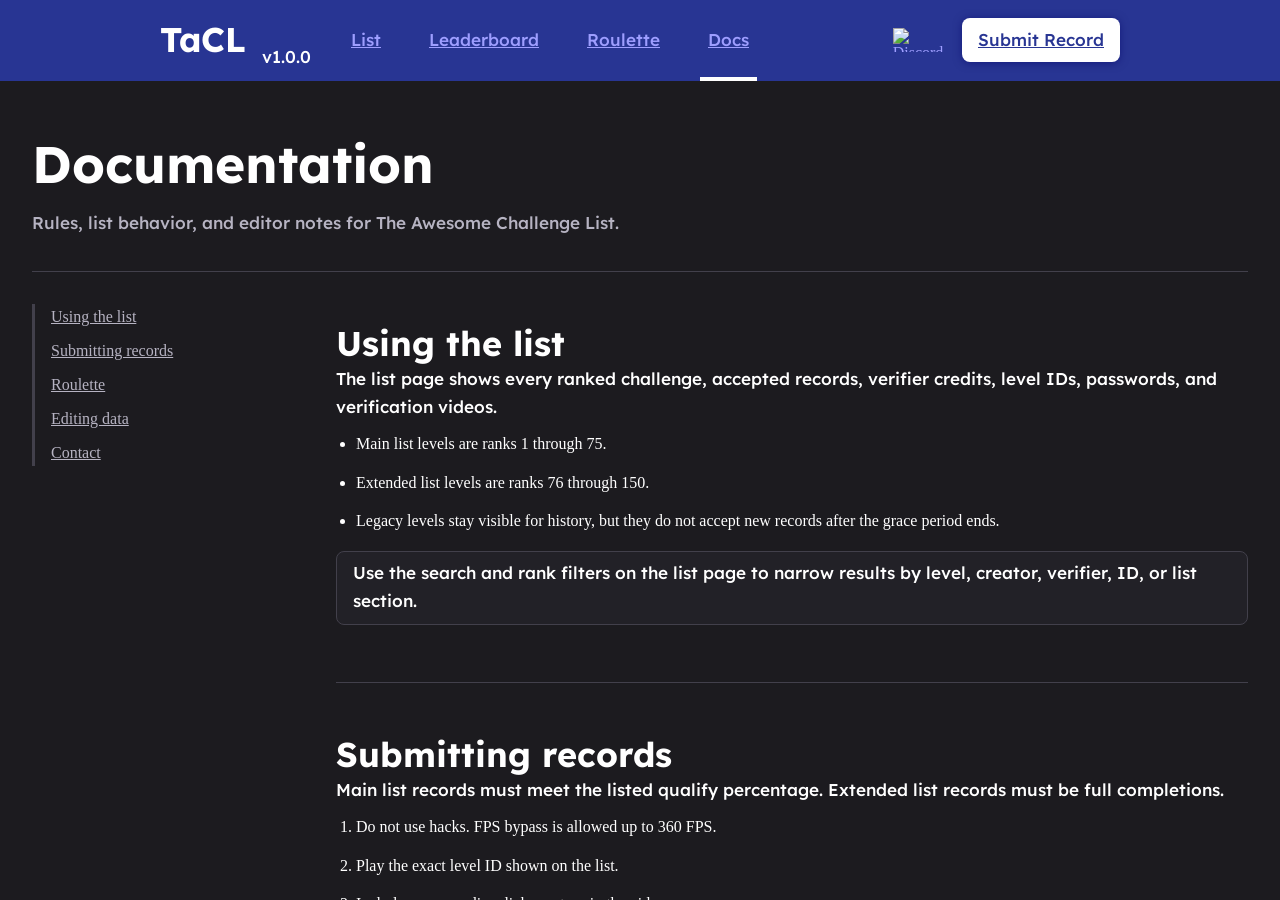
==== docs/index.html @ 990a8cf1 "feat: add documentation page and navigation updates; refactor dark mode handling" ====
<!DOCTYPE html>
<html lang="en">
    <head>
        <meta charset="UTF-8" />
        <meta name="viewport" content="width=device-width, initial-scale=1" />
        <title>TaCL Documentation</title>

        <link rel="icon" href="/list_icon.png" />
        <link rel="preconnect" href="https://fonts.googleapis.com" />
        <link rel="preconnect" href="https://fonts.gstatic.com" crossorigin />
        <link
            href="https://fonts.googleapis.com/css2?family=Lexend+Deca:wght@500;700&display=swap"
            rel="stylesheet"
        />
        <link rel="stylesheet" type="text/css" href="/css/reset.css" />
        <link rel="stylesheet" type="text/css" href="/css/typography.css" />
        <link rel="stylesheet" type="text/css" href="/css/main.css" />
        <link rel="stylesheet" type="text/css" href="/css/components/nav.css" />
        <link rel="stylesheet" type="text/css" href="/css/pages/docs.css" />
    </head>
    <body>
        <header class="dark">
            <div class="logo">
                <h2>TaCL</h2>
                <p>v1.0.0</p>
            </div>
            <nav class="nav">
                <a class="nav__tab" href="/">
                    <span class="type-label-lg">List</span>
                </a>
                <a class="nav__tab" href="/#/leaderboard">
                    <span class="type-label-lg">Leaderboard</span>
                </a>
                <a class="nav__tab" href="/#/roulette">
                    <span class="type-label-lg">Roulette</span>
                </a>
                <a class="nav__tab" href="/docs/" aria-current="page">
                    <span class="type-label-lg">Docs</span>
                </a>
                <div class="nav__actions">
                    <button
                        class="nav__icon"
                        type="button"
                        aria-label="Toggle dark mode"
                        data-theme-toggle
                    >
                        <img data-theme-icon src="/assets/light.svg" alt="" />
                    </button>
                    <a
                        class="nav__icon"
                        href="https://discord.gg/gZxmCHQWNB"
                        target="_blank"
                        rel="noopener noreferrer"
                        aria-label="Join the Discord"
                    >
                        <img src="/assets/discord.svg" alt="Discord Logo" />
                    </a>
                    <a
                        class="nav__cta type-label-lg"
                        href="https://discord.com/invite/XrADRcgUpt"
                        target="_blank"
                        rel="noopener noreferrer"
                    >
                        Submit Record
                    </a>
                </div>
            </nav>
        </header>
        <main class="page-docs dark">
            <div class="docs-shell">
                <div class="docs-header">
                    <h1>Documentation</h1>
                    <p>
                        Rules, list behavior, and editor notes for The Awesome
                        Challenge List.
                    </p>
                </div>

                <div class="docs-layout">
                    <nav class="docs-toc" aria-label="Documentation sections">
                        <a href="#using-the-list">Using the list</a>
                        <a href="#submitting-records">Submitting records</a>
                        <a href="#roulette">Roulette</a>
                        <a href="#editing-data">Editing data</a>
                        <a href="#contact">Contact</a>
                    </nav>

                    <div class="docs-content">
                        <section class="doc-section" id="using-the-list">
                            <h2>Using the list</h2>
                            <p>
                                The list page shows every ranked challenge,
                                accepted records, verifier credits, level IDs,
                                passwords, and verification videos.
                            </p>
                            <ul>
                                <li>
                                    Main list levels are ranks 1 through 75.
                                </li>
                                <li>
                                    Extended list levels are ranks 76 through
                                    150.
                                </li>
                                <li>
                                    Legacy levels stay visible for history, but
                                    they do not accept new records after the
                                    grace period ends.
                                </li>
                            </ul>
                            <p class="doc-note">
                                Use the search and rank filters on the list page
                                to narrow results by level, creator, verifier,
                                ID, or list section.
                            </p>
                        </section>

                        <section class="doc-section" id="submitting-records">
                            <h2>Submitting records</h2>
                            <p>
                                Main list records must meet the listed qualify
                                percentage. Extended list records must be full
                                completions.
                            </p>
                            <ol>
                                <li>
                                    Do not use hacks. FPS bypass is allowed up
                                    to 360 FPS.
                                </li>
                                <li>
                                    Play the exact level ID shown on the list.
                                </li>
                                <li>
                                    Include source audio, clicks, or taps in the
                                    video.
                                </li>
                                <li>
                                    Show the previous attempt and the full death
                                    animation before the completion, unless the
                                    completion is on the first attempt.
                                </li>
                                <li>
                                    Show the player hitting the endwall.
                                </li>
                                <li>
                                    Do not use secret routes, bug routes, or
                                    easy modes.
                                </li>
                            </ol>
                            <p class="doc-note">
                                When a level falls to Legacy, records are
                                accepted for 24 hours after it falls off. After
                                that, new records are closed.
                            </p>
                        </section>

                        <section class="doc-section" id="roulette">
                            <h2>Roulette</h2>
                            <p>
                                Roulette creates randomized practice runs from
                                the available list data. It skips levels that do
                                not have a playable verification video yet.
                            </p>
                            <p>
                                Roulette progress is saved locally in the
                                browser, and runs can be imported or exported
                                when you want to move them between devices.
                            </p>
                        </section>

                        <section class="doc-section" id="editing-data">
                            <h2>Editing data</h2>
                            <p>
                                The public list order lives in
                                <code>data/_list.json</code>. Each listed entry
                                points to a level JSON file in <code>data/</code>
                                with the same name.
                            </p>
                            <h3>Level files</h3>
                            <p>
                                Use <code>data/_example.json</code> as the shape
                                for new challenge entries. Listed levels should
                                include ID, name, author, creators, verifier,
                                verification, percent to qualify, password, and
                                records.
                            </p>
                            <h3>Editor metadata</h3>
                            <p>
                                Editor credits live in
                                <code>data/_editors.json</code>. Supported roles
                                are <code>owner</code>, <code>admin</code>,
                                <code>helper</code>, <code>dev</code>, and
                                <code>trial</code>.
                            </p>
                            <h3>Validation</h3>
                            <p>
                                Run <code>python3 scripts/validate_data.py</code>
                                before submitting data changes.
                            </p>
                        </section>

                        <section class="doc-section" id="contact">
                            <h2>Contact</h2>
                            <p>
                                For records, feedback, and list discussion, use
                                the Discord links in the site header or contact
                                Rexzy at
                                <a href="mailto:rexzy62@proton.me">
                                    rexzy62@proton.me
                                </a>.
                            </p>
                        </section>
                    </div>
                </div>
            </div>
        </main>
        <script type="module">
            import {
                getStoredDarkMode,
                setStoredDarkMode,
            } from "/js/theme.js";

            const header = document.querySelector("header");
            const main = document.querySelector("main");
            const toggle = document.querySelector("[data-theme-toggle]");
            const icon = document.querySelector("[data-theme-icon]");

            function renderTheme(dark) {
                header.classList.toggle("dark", dark);
                main.classList.toggle("dark", dark);
                icon.src = dark ? "/assets/light.svg" : "/assets/dark.svg";
                document.documentElement.style.colorScheme = dark
                    ? "dark"
                    : "light";
            }

            let dark = getStoredDarkMode();
            renderTheme(dark);

            toggle.addEventListener("click", () => {
                dark = !dark;
                setStoredDarkMode(dark);
                renderTheme(dark);
            });
        </script>
    </body>
</html>
---- css/typography.css ----
h1,
.type-h1,
.type-headline-lg {
    font-family: "Lexend Deca", sans-serif;
    font-size: 51.4285714286px;
    line-height: 52px;
    font-weight: 700;
    letter-spacing: 0;
    -webkit-font-smoothing: subpixel-antialiased;
}
h1::before,
.type-h1::before,
.type-headline-lg::before {
    content: "";
    margin-bottom: -0.1805555556em;
    display: table;
}
h1::after,
.type-h1::after,
.type-headline-lg::after {
    content: "";
    margin-top: -0.1305555556em;
    display: table;
}

h2,
.type-h2,
.type-headline-md {
    font-family: "Lexend Deca", sans-serif;
    font-size: 34.2857142857px;
    line-height: 40px;
    font-weight: 700;
    letter-spacing: 0;
    -webkit-font-smoothing: subpixel-antialiased;
}
h2::before,
.type-h2::before,
.type-headline-md::before {
    content: "";
    margin-bottom: -0.2583333333em;
    display: table;
}
h2::after,
.type-h2::after,
.type-headline-md::after {
    content: "";
    margin-top: -0.2083333333em;
    display: table;
}

h3,
.type-h3,
.type-headline-sm {
    font-family: "Lexend Deca", sans-serif;
    font-size: 22.8571428571px;
    line-height: 28px;
    font-weight: 700;
    -webkit-font-smoothing: subpixel-antialiased;
}
h3::before,
.type-h3::before,
.type-headline-sm::before {
    content: "";
    margin-bottom: -0.2875em;
    display: table;
}
h3::after,
.type-h3::after,
.type-headline-sm::after {
    content: "";
    margin-top: -0.2375em;
    display: table;
}

h4,
.type-h4,
.type-title-lg {
    font-family: "Lexend Deca", sans-serif;
    font-size: 22.8571428571px;
    line-height: 28px;
    font-weight: 700;
    text-transform: uppercase;
    -webkit-font-smoothing: subpixel-antialiased;
}
h4::before,
.type-h4::before,
.type-title-lg::before {
    content: "";
    margin-bottom: -0.2875em;
    display: table;
}
h4::after,
.type-h4::after,
.type-title-lg::after {
    content: "";
    margin-top: -0.2375em;
    display: table;
}

h5,
.type-h5,
.type-title-md {
    font-family: "Lexend Deca", sans-serif;
    font-size: 20px;
    line-height: 26px;
    font-weight: 700;
    text-transform: uppercase;
    -webkit-font-smoothing: subpixel-antialiased;
}
h5::before,
.type-h5::before,
.type-title-md::before {
    content: "";
    margin-bottom: -0.325em;
    display: table;
}
h5::after,
.type-h5::after,
.type-title-md::after {
    content: "";
    margin-top: -0.275em;
    display: table;
}

h6,
dt,
.type-h6,
.type-title-sm {
    font-family: "Lexend Deca", sans-serif;
    font-size: 17.1428571429px;
    line-height: 24px;
    font-weight: 700;
    text-transform: uppercase;
    -webkit-font-smoothing: subpixel-antialiased;
}
h6::before,
dt::before,
.type-h6::before,
.type-title-sm::before {
    content: "";
    margin-bottom: -0.375em;
    display: table;
}
h6::after,
dt::after,
.type-h6::after,
.type-title-sm::after {
    content: "";
    margin-top: -0.325em;
    display: table;
}

label,
input[type="text"],
input[type="number"],
.type-label-lg {
    font-family: "Lexend Deca", sans-serif;
    font-size: 17.1428571429px;
    line-height: 20px;
    font-weight: 500;
    -webkit-font-smoothing: subpixel-antialiased;
}
.type-label-lg::before {
    content: "";
    margin-bottom: -0.2583333333em;
    display: table;
}
.type-label-lg::after {
    content: "";
    margin-top: -0.2083333333em;
    display: table;
}

.type-label-md {
    font-family: "Lexend Deca", sans-serif;
    font-size: 14.2857142857px;
    line-height: 18px;
    font-weight: 500;
    -webkit-font-smoothing: subpixel-antialiased;
}
.type-label-md::before {
    content: "";
    margin-bottom: -0.305em;
    display: table;
}
.type-label-md::after {
    content: "";
    margin-top: -0.255em;
    display: table;
}

.type-label-sm {
    font-family: "Lexend Deca", sans-serif;
    font-size: 11.4285714286px;
    line-height: 12px;
    font-weight: 500;
    -webkit-font-smoothing: subpixel-antialiased;
}
.type-label-sm::before {
    content: "";
    margin-bottom: -0.2em;
    display: table;
}
.type-label-sm::after {
    content: "";
    margin-top: -0.15em;
    display: table;
}

p,
.type-body {
    font-family: "Lexend Deca", sans-serif;
    font-size: 17.1428571429px;
    line-height: 28px;
    font-weight: 500;
    -webkit-font-smoothing: subpixel-antialiased;
}
p::before,
.type-body::before {
    content: "";
    margin-bottom: -0.4916666667em;
    display: table;
}
p::after,
.type-body::after {
    content: "";
    margin-top: -0.4416666667em;
    display: table;
}
---- css/main.css ----
:root {
    --color-background: white;
    --color-on-background: black;
    --color-background-hover: #eee;
    --color-on-background-hover: black;
    --color-primary: #0066ff;
    --color-on-primary: white;
    --color-border: #d7d7df;
    --color-muted: #666;
    --color-surface: #f7f7fb;
    --color-error: #de0000;
    --color-on-error: white;
}

main.dark,
header.dark {
    color-scheme: dark;
    --color-background: #1c1b1f;
    --color-on-background: white;
    --color-background-hover: #27262c;
    --color-on-background-hover: white;
    --color-primary: #283593;
    --color-primary-disabled: #1f213c;
    --color-on-primary: white;
    --color-border: #42404b;
    --color-muted: #b6b3c2;
    --color-surface: #222127;
    --color-error: #de0000;
    --color-on-error: white;
}

html,
body {
    height: 100%;
}

body {
    display: flex;
    flex-direction: column;
    margin: 0;
    min-height: 100%;
}

header,
main {
    background-color: var(--color-background);
    color: var(--color-on-background);
    display: grid;
    grid-template-columns: minmax(14rem, 1fr) minmax(0, 2fr) minmax(
            14rem,
            1fr
        );
    column-gap: 2rem;
    min-width: 0;
}

header {
    display: flex;
    padding-inline: max(1rem, calc(25vw - 10rem));
    min-height: 4rem;
    background-color: var(--color-primary);
    color: var(--color-on-primary);
    gap: 1rem 2rem;
}
@media screen and (min-width: 1366px) {
    header {
        display: grid;
        padding-inline: 0;
    }
}
header .logo {
    justify-self: end;
    align-self: center;
    display: flex;
    align-items: flex-end;
    gap: 1rem;
}
header .nav {
    flex: 1;
}

main {
    height: 0;
    flex: 1;
    display: grid;
    grid-template-rows: minmax(0, 1fr);
    column-gap: 2rem;
}
main > div {
    overflow-y: auto;
}

.spinner {
    display: flex;
    align-items: center;
    justify-content: center;
    grid-column: span 3;
}

input[type="checkbox"] {
    height: 1.25rem;
    width: 1.25rem;
    cursor: pointer;
    margin: 0;
}

input[type="search"],
input[type="number"],
select {
    width: 100%;
    min-width: 0;
    border: 1px solid var(--color-border);
    border-radius: 0.5rem;
    background-color: var(--color-surface);
    color: var(--color-on-background);
    padding: 0.75rem;
}

input[type="search"]::placeholder,
input[type="number"]::placeholder {
    color: var(--color-muted);
}

input:focus-visible,
select:focus-visible,
button:focus-visible,
a:focus-visible {
    outline: 3px solid color-mix(in srgb, var(--color-primary) 70%, white);
    outline-offset: 2px;
}

.no-results {
    color: var(--color-muted);
    padding: 1rem;
}

@media screen and (max-width: 900px) {
    html,
    body {
        height: auto;
    }

    body {
        min-height: 100vh;
    }

    header {
        flex-direction: column;
        align-items: stretch;
        padding: 1rem;
    }

    header .logo {
        justify-self: start;
        align-self: start;
    }

    main {
        display: block;
        height: auto;
        min-height: 0;
    }

    main > div {
        overflow-y: visible;
    }

    .spinner {
        min-height: 16rem;
    }
}
---- css/components/nav.css ----
:root {
    --color-background: white;
    --color-on-background: black;
    --color-primary: #0066ff;
    --color-on-primary: white;
}

.nav {
    display: flex;
    column-gap: 2rem;
    row-gap: 0.5rem;
    flex-wrap: wrap;
}
.nav .nav__tab {
    padding-top: 4px;
    border-bottom: 4px solid transparent;
    display: flex;
    align-items: center;
    padding-inline: 0.5rem;
    transition: border-color 100ms ease;
}
.nav .nav__tab.router-link-active,
.nav .nav__tab[aria-current="page"] {
    border-color: var(--color-on-primary);
}
.nav .nav__tab:hover {
    border-color: var(--color-on-primary);
}
.nav .nav__actions {
    flex: 1;
    display: flex;
    align-items: center;
    justify-content: flex-end;
    gap: 0.25rem;
    min-width: max-content;
}
.nav .nav__actions .nav__icon {
    height: 3rem;
    width: 3rem;
    border: none;
    background-color: transparent;
    border-radius: 50%;
    cursor: pointer;
    display: flex;
    align-items: center;
    justify-content: center;
    transition: background-color 100ms ease;
}
.nav .nav__actions .nav__icon:hover {
    background-color: rgba(255, 255, 255, 0.2);
}
.nav .nav__actions .nav__icon img {
    height: 1.5rem;
}
.nav .nav__actions .nav__cta {
    margin-left: 1rem;
    padding: 1rem;
    background-color: var(--color-on-primary);
    color: var(--color-primary);
    border-radius: 0.5rem;
    box-shadow: 0 1px 0.5rem 0 rgba(0, 0, 102, 0.5);
    transition: transform 100ms ease;
}
.nav .nav__actions .nav__cta:hover:not(:active) {
    transform: translateY(-2px);
}

@media screen and (max-width: 700px) {
    .nav {
        column-gap: 0.25rem;
    }

    .nav .nav__tab {
        flex: 1 1 auto;
        justify-content: center;
        min-width: max-content;
        padding-inline: 0.75rem;
    }

    .nav .nav__actions {
        flex: 1 1 100%;
        justify-content: flex-start;
        min-width: 0;
    }

    .nav .nav__actions .nav__cta {
        margin-left: 0.5rem;
        padding-inline: 0.75rem;
        text-align: center;
    }
}
---- css/pages/docs.css ----
.page-docs {
    display: block;
    overflow-y: auto;
}

.docs-shell {
    max-width: 76rem;
    margin: 0 auto;
    padding: 2rem 1rem 4rem;
}

.docs-header {
    border-bottom: 1px solid var(--color-border);
    padding-bottom: 1.5rem;
}

.docs-header p {
    color: var(--color-muted);
    max-width: 56rem;
    margin-top: 0.75rem;
}

.docs-layout {
    display: grid;
    grid-template-columns: minmax(12rem, 16rem) minmax(0, 1fr);
    gap: 3rem;
    align-items: start;
    padding-top: 2rem;
}

.docs-toc {
    position: sticky;
    top: 1rem;
    display: flex;
    flex-direction: column;
    gap: 0.5rem;
    border-left: 3px solid var(--color-border);
    padding-left: 1rem;
}

.docs-toc a {
    color: var(--color-muted);
    padding-block: 0.25rem;
}

.docs-toc a:hover {
    color: var(--color-on-background);
    text-decoration: underline;
}

.docs-content {
    display: flex;
    flex-direction: column;
    gap: 2.5rem;
}

.doc-section {
    border-top: 1px solid var(--color-border);
    padding-top: 2rem;
}

.doc-section:first-child {
    border-top: none;
    padding-top: 0;
}

.doc-section h2 {
    margin-bottom: 1rem;
}

.doc-section h3 {
    margin-top: 1.5rem;
    margin-bottom: 0.5rem;
}

.doc-section p,
.doc-section li {
    color: var(--color-on-background);
    line-height: 1.65;
}

.doc-section p + p {
    margin-top: 0.75rem;
}

.doc-section ul,
.doc-section ol {
    display: flex;
    flex-direction: column;
    gap: 0.75rem;
    margin-top: 0.75rem;
    padding-left: 1.25rem;
}

.doc-section a {
    color: var(--color-primary);
    text-decoration: underline;
    text-underline-offset: 0.2em;
}

.doc-section code {
    background-color: var(--color-surface);
    border: 1px solid var(--color-border);
    border-radius: 0.375rem;
    padding: 0.1rem 0.3rem;
}

.doc-note {
    background-color: var(--color-surface);
    border: 1px solid var(--color-border);
    border-radius: 0.5rem;
    margin-top: 1rem;
    padding: 1rem;
}

@media screen and (max-width: 900px) {
    .page-docs {
        overflow-y: visible;
    }

    .docs-shell {
        padding: 1.5rem 1rem 3rem;
    }

    .docs-layout {
        display: block;
        padding-top: 1.5rem;
    }

    .docs-toc {
        position: static;
        margin-bottom: 2rem;
    }
}
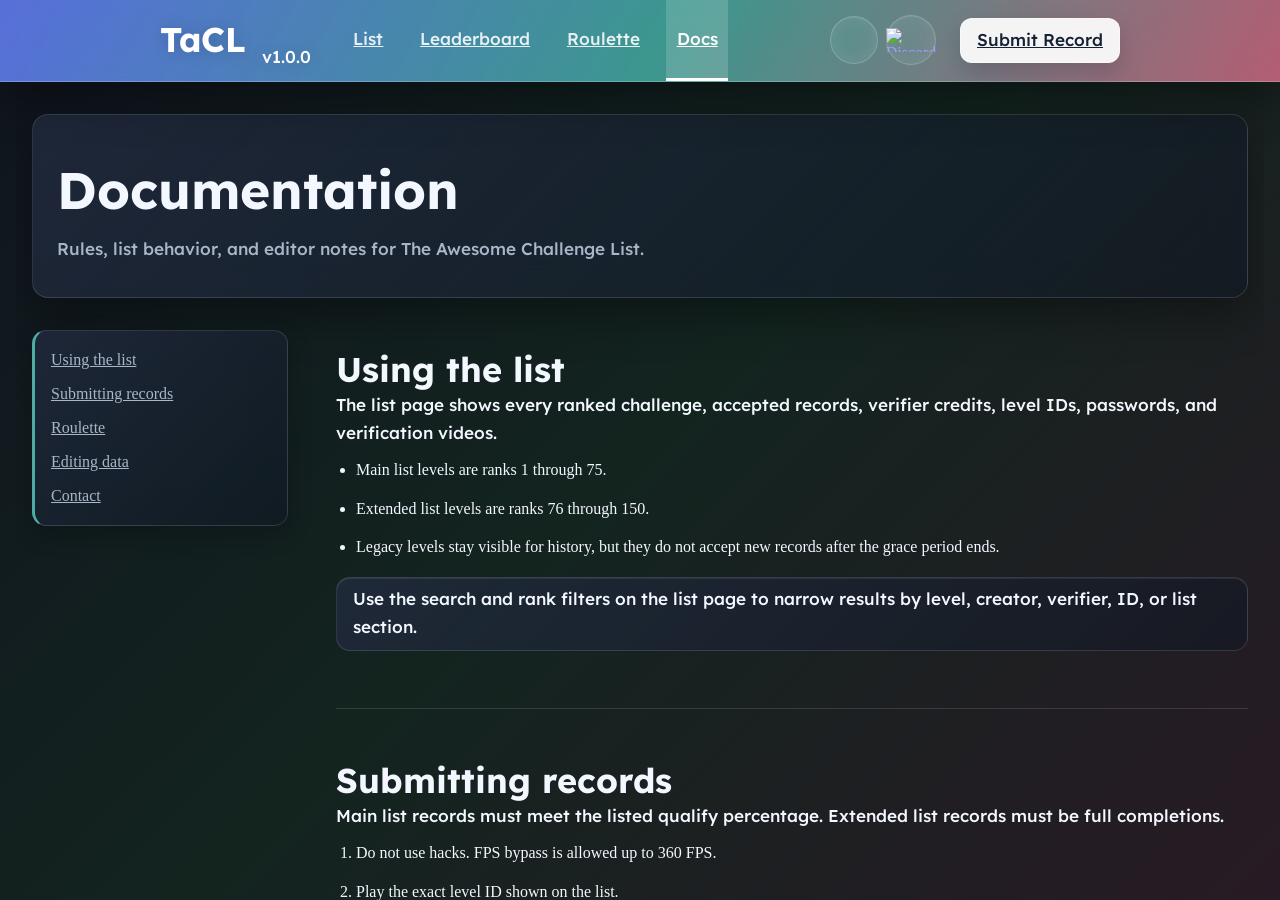
==== commit 8c1cf680: "feat: enhance UI styles and improve accessibility across various components; update Discord links" ====
--- a/docs/index.html
+++ b/docs/index.html
@@ -48,7 +48,7 @@
                     </button>
                     <a
                         class="nav__icon"
-                        href="https://discord.gg/gZxmCHQWNB"
+                        href="https://discord.gg/XrADRcgUpt"
                         target="_blank"
                         rel="noopener noreferrer"
                         aria-label="Join the Discord"
@@ -57,7 +57,7 @@
                     </a>
                     <a
                         class="nav__cta type-label-lg"
-                        href="https://discord.com/invite/XrADRcgUpt"
+                        href="https://discord.gg/XrADRcgUpt"
                         target="_blank"
                         rel="noopener noreferrer"
                     >
@@ -201,9 +201,16 @@
                         <section class="doc-section" id="contact">
                             <h2>Contact</h2>
                             <p>
-                                For records, feedback, and list discussion, use
-                                the Discord links in the site header or contact
-                                Rexzy at
+                                Level submissions are handled in the Discord. For
+                                records, feedback, and list discussion, join
+                                <a
+                                    href="https://discord.gg/XrADRcgUpt"
+                                    target="_blank"
+                                    rel="noopener noreferrer"
+                                >
+                                    https://discord.gg/XrADRcgUpt
+                                </a>
+                                or contact Rexzy at
                                 <a href="mailto:rexzy62@proton.me">
                                     rexzy62@proton.me
                                 </a>.
--- a/css/main.css
+++ b/css/main.css
@@ -1,32 +1,61 @@
 :root {
-    --color-background: white;
-    --color-on-background: black;
-    --color-background-hover: #eee;
-    --color-on-background-hover: black;
-    --color-primary: #0066ff;
+    color-scheme: light;
+    --color-background: #f5f8fb;
+    --color-on-background: #172033;
+    --color-background-hover: rgba(255, 255, 255, 0.72);
+    --color-on-background-hover: #111827;
+    --color-primary: #2858d8;
+    --color-primary-disabled: #aeb9d6;
     --color-on-primary: white;
-    --color-border: #d7d7df;
-    --color-muted: #666;
-    --color-surface: #f7f7fb;
-    --color-error: #de0000;
+    --color-secondary: #0f8b7d;
+    --color-accent: #c74d63;
+    --color-border: rgba(34, 47, 76, 0.16);
+    --color-muted: #64748b;
+    --color-surface: rgba(255, 255, 255, 0.68);
+    --color-surface-strong: rgba(255, 255, 255, 0.88);
+    --color-surface-muted: rgba(244, 248, 252, 0.58);
+    --color-error: #c92736;
     --color-on-error: white;
+    --gradient-page: linear-gradient(135deg, #f8fbff 0%, #edf7f3 48%, #fff1ee 100%);
+    --gradient-header: linear-gradient(120deg, rgba(40, 88, 216, 0.94), rgba(15, 139, 125, 0.92) 52%, rgba(199, 77, 99, 0.92) 100%);
+    --gradient-primary: linear-gradient(135deg, #2858d8, #0f8b7d);
+    --gradient-acrylic: linear-gradient(135deg, rgba(255, 255, 255, 0.84), rgba(255, 255, 255, 0.52));
+    --gradient-active: linear-gradient(135deg, rgba(40, 88, 216, 0.96), rgba(15, 139, 125, 0.94));
+    --shadow-sm: 0 0.5rem 1.5rem rgba(28, 39, 64, 0.08);
+    --shadow-md: 0 1rem 2.5rem rgba(28, 39, 64, 0.14);
+    --shadow-inset: inset 0 1px 0 rgba(255, 255, 255, 0.48);
+    --focus-ring: rgba(15, 139, 125, 0.38);
+    --effect-acrylic: blur(18px) saturate(145%);
 }
 
 main.dark,
 header.dark {
     color-scheme: dark;
-    --color-background: #1c1b1f;
-    --color-on-background: white;
-    --color-background-hover: #27262c;
-    --color-on-background-hover: white;
-    --color-primary: #283593;
-    --color-primary-disabled: #1f213c;
+    --color-background: #10151e;
+    --color-on-background: #f3f7ff;
+    --color-background-hover: rgba(51, 61, 82, 0.74);
+    --color-on-background-hover: #ffffff;
+    --color-primary: #8bb6ff;
+    --color-primary-disabled: #232b44;
     --color-on-primary: white;
-    --color-border: #42404b;
-    --color-muted: #b6b3c2;
-    --color-surface: #222127;
-    --color-error: #de0000;
+    --color-secondary: #5ce0cf;
+    --color-accent: #ff7d93;
+    --color-border: rgba(226, 234, 255, 0.14);
+    --color-muted: #a9b6c8;
+    --color-surface: rgba(23, 30, 44, 0.72);
+    --color-surface-strong: rgba(28, 37, 55, 0.9);
+    --color-surface-muted: rgba(21, 27, 40, 0.58);
+    --color-error: #ff5968;
     --color-on-error: white;
+    --gradient-page: linear-gradient(135deg, #10151e 0%, #13241f 48%, #281a24 100%);
+    --gradient-header: linear-gradient(120deg, rgba(65, 92, 213, 0.88), rgba(20, 129, 117, 0.82) 52%, rgba(166, 64, 88, 0.84) 100%);
+    --gradient-primary: linear-gradient(135deg, #5f8ef0, #24b5a5);
+    --gradient-acrylic: linear-gradient(135deg, rgba(33, 42, 60, 0.86), rgba(17, 23, 35, 0.58));
+    --gradient-active: linear-gradient(135deg, rgba(55, 91, 212, 0.98), rgba(20, 138, 126, 0.94));
+    --shadow-sm: 0 0.5rem 1.5rem rgba(0, 0, 0, 0.24);
+    --shadow-md: 0 1rem 2.75rem rgba(0, 0, 0, 0.36);
+    --shadow-inset: inset 0 1px 0 rgba(255, 255, 255, 0.08);
+    --focus-ring: rgba(92, 224, 207, 0.42);
 }
 
 html,
@@ -39,11 +68,11 @@
     flex-direction: column;
     margin: 0;
     min-height: 100%;
+    background: var(--color-background);
 }
 
 header,
 main {
-    background-color: var(--color-background);
     color: var(--color-on-background);
     display: grid;
     grid-template-columns: minmax(14rem, 1fr) minmax(0, 2fr) minmax(
@@ -57,10 +86,16 @@
 header {
     display: flex;
     padding-inline: max(1rem, calc(25vw - 10rem));
-    min-height: 4rem;
-    background-color: var(--color-primary);
+    min-height: 4.25rem;
+    background: var(--gradient-header);
     color: var(--color-on-primary);
+    border-bottom: 1px solid rgba(255, 255, 255, 0.22);
+    box-shadow: var(--shadow-md);
+    -webkit-backdrop-filter: var(--effect-acrylic);
+    backdrop-filter: var(--effect-acrylic);
     gap: 1rem 2rem;
+    position: relative;
+    z-index: 2;
 }
 @media screen and (min-width: 1366px) {
     header {
@@ -75,19 +110,27 @@
     align-items: flex-end;
     gap: 1rem;
 }
+header .logo h2,
+header .logo p {
+    text-shadow: 0 1px 1rem rgba(0, 0, 0, 0.18);
+}
 header .nav {
     flex: 1;
 }
 
 main {
+    background: var(--gradient-page);
     height: 0;
     flex: 1;
     display: grid;
     grid-template-rows: minmax(0, 1fr);
     column-gap: 2rem;
+    position: relative;
+    isolation: isolate;
 }
 main > div {
     overflow-y: auto;
+    min-width: 0;
 }
 
 .spinner {
@@ -98,6 +141,7 @@
 }
 
 input[type="checkbox"] {
+    accent-color: var(--color-secondary);
     height: 1.25rem;
     width: 1.25rem;
     cursor: pointer;
@@ -110,22 +154,32 @@
     width: 100%;
     min-width: 0;
     border: 1px solid var(--color-border);
-    border-radius: 0.5rem;
-    background-color: var(--color-surface);
+    border-radius: 0.75rem;
+    background: var(--gradient-acrylic);
     color: var(--color-on-background);
     padding: 0.75rem;
+    box-shadow: var(--shadow-inset);
+    -webkit-backdrop-filter: var(--effect-acrylic);
+    backdrop-filter: var(--effect-acrylic);
+    transition: border-color 120ms ease, box-shadow 120ms ease, background 120ms ease;
 }
 
 input[type="search"]::placeholder,
 input[type="number"]::placeholder {
     color: var(--color-muted);
+}
+
+input[type="search"]:hover,
+input[type="number"]:hover,
+select:hover {
+    border-color: color-mix(in srgb, var(--color-secondary) 42%, var(--color-border));
 }
 
 input:focus-visible,
 select:focus-visible,
 button:focus-visible,
 a:focus-visible {
-    outline: 3px solid color-mix(in srgb, var(--color-primary) 70%, white);
+    outline: 3px solid var(--focus-ring);
     outline-offset: 2px;
 }
 
--- a/css/components/nav.css
+++ b/css/components/nav.css
@@ -1,68 +1,73 @@
-:root {
-    --color-background: white;
-    --color-on-background: black;
-    --color-primary: #0066ff;
-    --color-on-primary: white;
-}
-
 .nav {
     display: flex;
-    column-gap: 2rem;
+    align-items: stretch;
+    column-gap: 1rem;
     row-gap: 0.5rem;
     flex-wrap: wrap;
 }
 .nav .nav__tab {
-    padding-top: 4px;
-    border-bottom: 4px solid transparent;
     display: flex;
     align-items: center;
-    padding-inline: 0.5rem;
-    transition: border-color 100ms ease;
+    border-bottom: 3px solid transparent;
+    color: rgba(255, 255, 255, 0.88);
+    padding: 0.35rem 0.65rem;
+    transition: background-color 120ms ease, border-color 120ms ease, color 120ms ease;
 }
 .nav .nav__tab.router-link-active,
 .nav .nav__tab[aria-current="page"] {
+    background-color: rgba(255, 255, 255, 0.16);
     border-color: var(--color-on-primary);
+    color: var(--color-on-primary);
 }
 .nav .nav__tab:hover {
+    background-color: rgba(255, 255, 255, 0.12);
     border-color: var(--color-on-primary);
+    color: var(--color-on-primary);
 }
 .nav .nav__actions {
     flex: 1;
     display: flex;
     align-items: center;
     justify-content: flex-end;
-    gap: 0.25rem;
+    gap: 0.5rem;
     min-width: max-content;
 }
 .nav .nav__actions .nav__icon {
     height: 3rem;
     width: 3rem;
-    border: none;
-    background-color: transparent;
+    background-color: rgba(255, 255, 255, 0.14);
+    border: 1px solid rgba(255, 255, 255, 0.18);
     border-radius: 50%;
     cursor: pointer;
     display: flex;
     align-items: center;
     justify-content: center;
-    transition: background-color 100ms ease;
+    box-shadow: var(--shadow-inset);
+    -webkit-backdrop-filter: var(--effect-acrylic);
+    backdrop-filter: var(--effect-acrylic);
+    transition: background-color 120ms ease, transform 120ms ease, border-color 120ms ease;
 }
 .nav .nav__actions .nav__icon:hover {
-    background-color: rgba(255, 255, 255, 0.2);
+    background-color: rgba(255, 255, 255, 0.24);
+    border-color: rgba(255, 255, 255, 0.34);
+    transform: translateY(-1px);
 }
 .nav .nav__actions .nav__icon img {
     height: 1.5rem;
 }
 .nav .nav__actions .nav__cta {
     margin-left: 1rem;
-    padding: 1rem;
-    background-color: var(--color-on-primary);
-    color: var(--color-primary);
-    border-radius: 0.5rem;
-    box-shadow: 0 1px 0.5rem 0 rgba(0, 0, 102, 0.5);
-    transition: transform 100ms ease;
+    padding: 0.95rem 1rem;
+    background: rgba(255, 255, 255, 0.92);
+    color: #142033;
+    border: 1px solid rgba(255, 255, 255, 0.42);
+    border-radius: 0.75rem;
+    box-shadow: 0 0.65rem 1.5rem rgba(10, 24, 48, 0.18);
+    transition: transform 120ms ease, box-shadow 120ms ease, background-color 120ms ease;
 }
 .nav .nav__actions .nav__cta:hover:not(:active) {
     transform: translateY(-2px);
+    box-shadow: 0 0.9rem 1.75rem rgba(10, 24, 48, 0.24);
 }
 
 @media screen and (max-width: 700px) {
--- a/css/pages/docs.css
+++ b/css/pages/docs.css
@@ -10,8 +10,13 @@
 }
 
 .docs-header {
-    border-bottom: 1px solid var(--color-border);
-    padding-bottom: 1.5rem;
+    background: var(--gradient-acrylic);
+    border: 1px solid var(--color-border);
+    border-radius: 1rem;
+    box-shadow: var(--shadow-md);
+    padding: 1.5rem;
+    -webkit-backdrop-filter: var(--effect-acrylic);
+    backdrop-filter: var(--effect-acrylic);
 }
 
 .docs-header p {
@@ -34,8 +39,14 @@
     display: flex;
     flex-direction: column;
     gap: 0.5rem;
-    border-left: 3px solid var(--color-border);
-    padding-left: 1rem;
+    background: var(--gradient-acrylic);
+    border: 1px solid var(--color-border);
+    border-left: 3px solid color-mix(in srgb, var(--color-secondary) 70%, var(--color-border));
+    border-radius: 0.875rem;
+    box-shadow: var(--shadow-sm);
+    padding: 1rem;
+    -webkit-backdrop-filter: var(--effect-acrylic);
+    backdrop-filter: var(--effect-acrylic);
 }
 
 .docs-toc a {
@@ -93,22 +104,23 @@
 }
 
 .doc-section a {
-    color: var(--color-primary);
+    color: color-mix(in srgb, var(--color-secondary) 70%, var(--color-primary));
     text-decoration: underline;
     text-underline-offset: 0.2em;
 }
 
 .doc-section code {
-    background-color: var(--color-surface);
+    background: var(--color-surface);
     border: 1px solid var(--color-border);
     border-radius: 0.375rem;
     padding: 0.1rem 0.3rem;
 }
 
 .doc-note {
-    background-color: var(--color-surface);
+    background: var(--gradient-acrylic);
     border: 1px solid var(--color-border);
-    border-radius: 0.5rem;
+    border-radius: 0.875rem;
+    box-shadow: var(--shadow-inset);
     margin-top: 1rem;
     padding: 1rem;
 }
